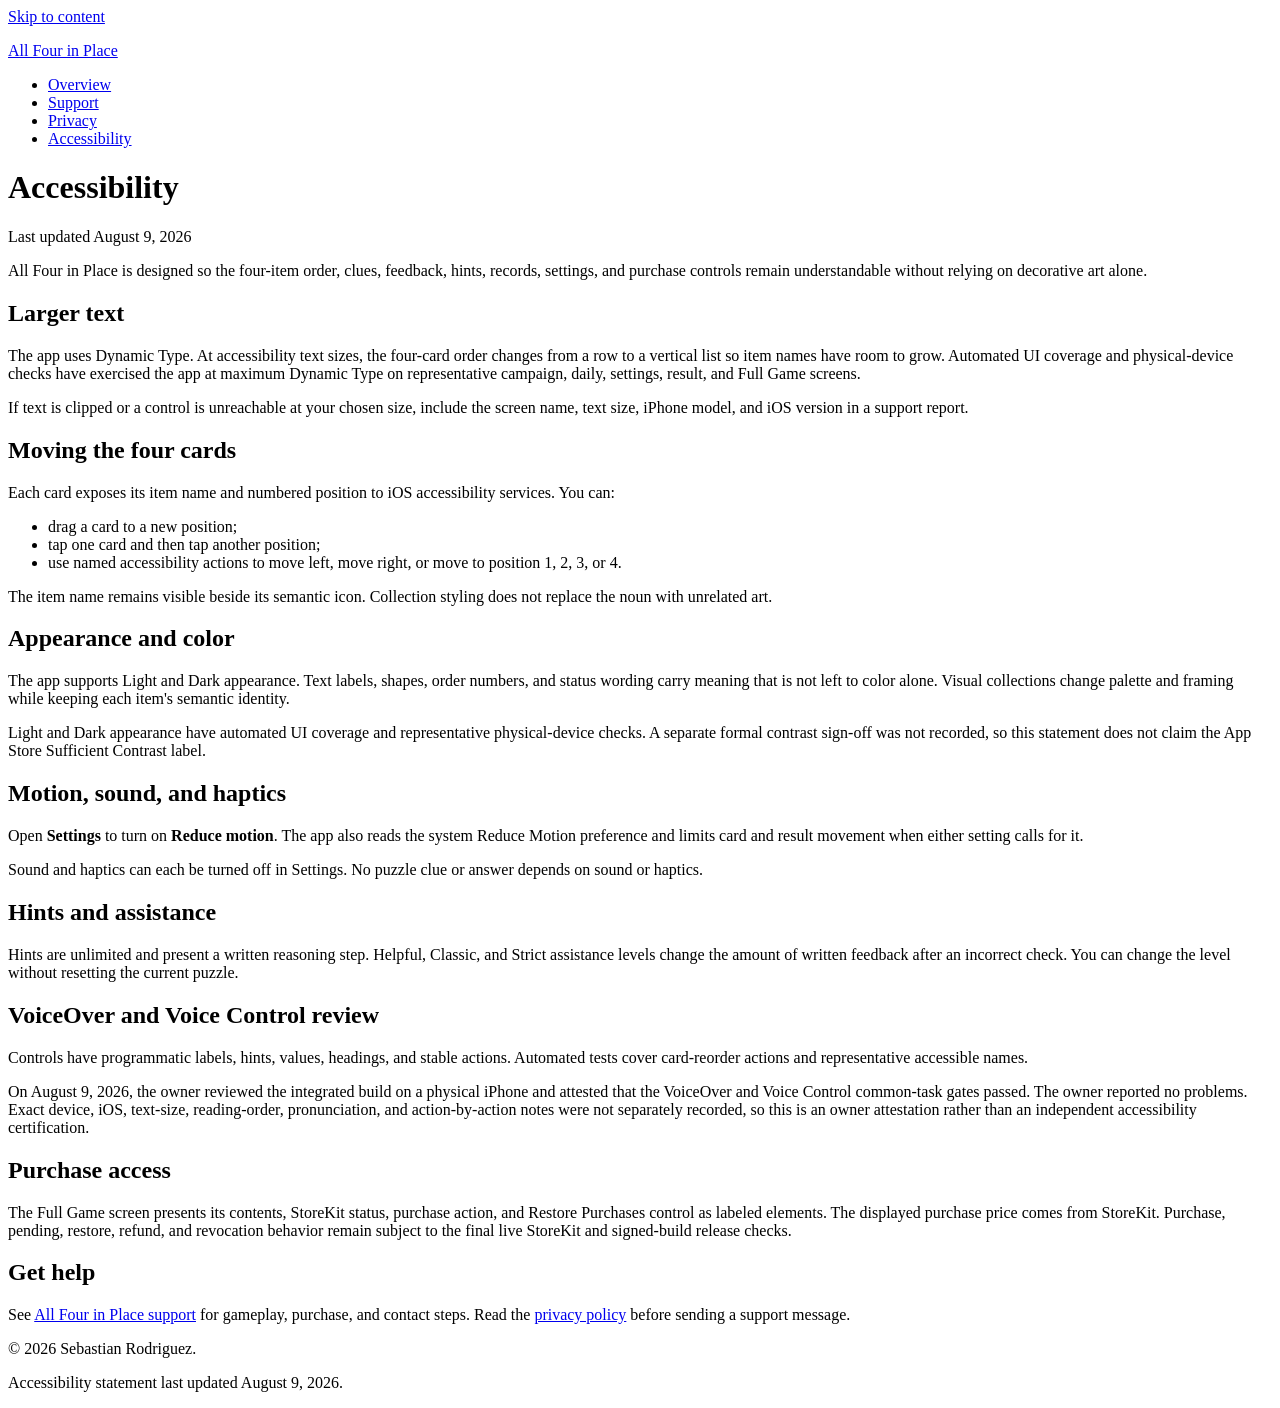
==== apps/all-four-in-place/accessibility/index.html @ f88c4a7a "Build secure app support hub" ====
<!doctype html>
<html lang="en">
<head>
  <meta charset="utf-8">
  <meta name="viewport" content="width=device-width, initial-scale=1">
  <meta name="color-scheme" content="light dark">
  <meta name="description" content="Accessibility features and verified review scope for All Four in Place.">
  <meta name="referrer" content="no-referrer">
  <meta http-equiv="Content-Security-Policy" content="default-src 'none'; style-src 'self'; img-src 'self' data:; font-src 'none'; script-src 'none'; connect-src 'none'; object-src 'none'; frame-src 'none'; media-src 'none'; worker-src 'none'; child-src 'none'; manifest-src 'none'; base-uri 'none'; form-action 'none'; upgrade-insecure-requests">
  <title>Accessibility — All Four in Place</title>
  <link rel="canonical" href="https://sebastianrodriguez-dev.github.io/apps/all-four-in-place/accessibility/">
  <link rel="stylesheet" href="https://sebastianrodriguez-dev.github.io/assets/site.css">
</head>
<body class="all-four">
  <a class="skip-link" href="#main">Skip to content</a>
  <header class="site-header">
    <div class="header-inner">
      <p class="site-name"><a href="https://sebastianrodriguez-dev.github.io/apps/all-four-in-place/">All Four in Place</a></p>
      <nav aria-label="All Four in Place pages">
        <ul>
          <li><a href="https://sebastianrodriguez-dev.github.io/apps/all-four-in-place/">Overview</a></li>
          <li><a href="https://sebastianrodriguez-dev.github.io/apps/all-four-in-place/support/">Support</a></li>
          <li><a href="https://sebastianrodriguez-dev.github.io/apps/all-four-in-place/privacy/">Privacy</a></li>
          <li><a href="https://sebastianrodriguez-dev.github.io/apps/all-four-in-place/accessibility/" aria-current="page">Accessibility</a></li>
        </ul>
      </nav>
    </div>
  </header>

  <main id="main" class="main-inner">
    <h1>Accessibility</h1>
    <p class="meta">Last updated August 9, 2026</p>
    <p class="lede">All Four in Place is designed so the four-item order, clues, feedback, hints, records, settings, and purchase controls remain understandable without relying on decorative art alone.</p>

    <h2>Larger text</h2>
    <p>The app uses Dynamic Type. At accessibility text sizes, the four-card order changes from a row to a vertical list so item names have room to grow. Automated UI coverage and physical-device checks have exercised the app at maximum Dynamic Type on representative campaign, daily, settings, result, and Full Game screens.</p>
    <p>If text is clipped or a control is unreachable at your chosen size, include the screen name, text size, iPhone model, and iOS version in a support report.</p>

    <h2>Moving the four cards</h2>
    <p>Each card exposes its item name and numbered position to iOS accessibility services. You can:</p>
    <ul>
      <li>drag a card to a new position;</li>
      <li>tap one card and then tap another position;</li>
      <li>use named accessibility actions to move left, move right, or move to position 1, 2, 3, or 4.</li>
    </ul>
    <p>The item name remains visible beside its semantic icon. Collection styling does not replace the noun with unrelated art.</p>

    <h2>Appearance and color</h2>
    <p>The app supports Light and Dark appearance. Text labels, shapes, order numbers, and status wording carry meaning that is not left to color alone. Visual collections change palette and framing while keeping each item's semantic identity.</p>
    <p>Light and Dark appearance have automated UI coverage and representative physical-device checks. A separate formal contrast sign-off was not recorded, so this statement does not claim the App Store Sufficient Contrast label.</p>

    <h2>Motion, sound, and haptics</h2>
    <p>Open <strong>Settings</strong> to turn on <strong>Reduce motion</strong>. The app also reads the system Reduce Motion preference and limits card and result movement when either setting calls for it.</p>
    <p>Sound and haptics can each be turned off in Settings. No puzzle clue or answer depends on sound or haptics.</p>

    <h2>Hints and assistance</h2>
    <p>Hints are unlimited and present a written reasoning step. Helpful, Classic, and Strict assistance levels change the amount of written feedback after an incorrect check. You can change the level without resetting the current puzzle.</p>

    <h2>VoiceOver and Voice Control review</h2>
    <p>Controls have programmatic labels, hints, values, headings, and stable actions. Automated tests cover card-reorder actions and representative accessible names.</p>
    <div class="callout">
      <p>On August 9, 2026, the owner reviewed the integrated build on a physical iPhone and attested that the VoiceOver and Voice Control common-task gates passed. The owner reported no problems. Exact device, iOS, text-size, reading-order, pronunciation, and action-by-action notes were not separately recorded, so this is an owner attestation rather than an independent accessibility certification.</p>
    </div>

    <h2>Purchase access</h2>
    <p>The Full Game screen presents its contents, StoreKit status, purchase action, and Restore Purchases control as labeled elements. The displayed purchase price comes from StoreKit. Purchase, pending, restore, refund, and revocation behavior remain subject to the final live StoreKit and signed-build release checks.</p>

    <h2>Get help</h2>
    <p>See <a href="https://sebastianrodriguez-dev.github.io/apps/all-four-in-place/support/">All Four in Place support</a> for gameplay, purchase, and contact steps. Read the <a href="https://sebastianrodriguez-dev.github.io/apps/all-four-in-place/privacy/">privacy policy</a> before sending a support message.</p>
  </main>

  <footer class="site-footer">
    <div class="footer-inner">
      <p>© 2026 Sebastian Rodriguez.</p>
      <p>Accessibility statement last updated August 9, 2026.</p>
    </div>
  </footer>
</body>
</html>
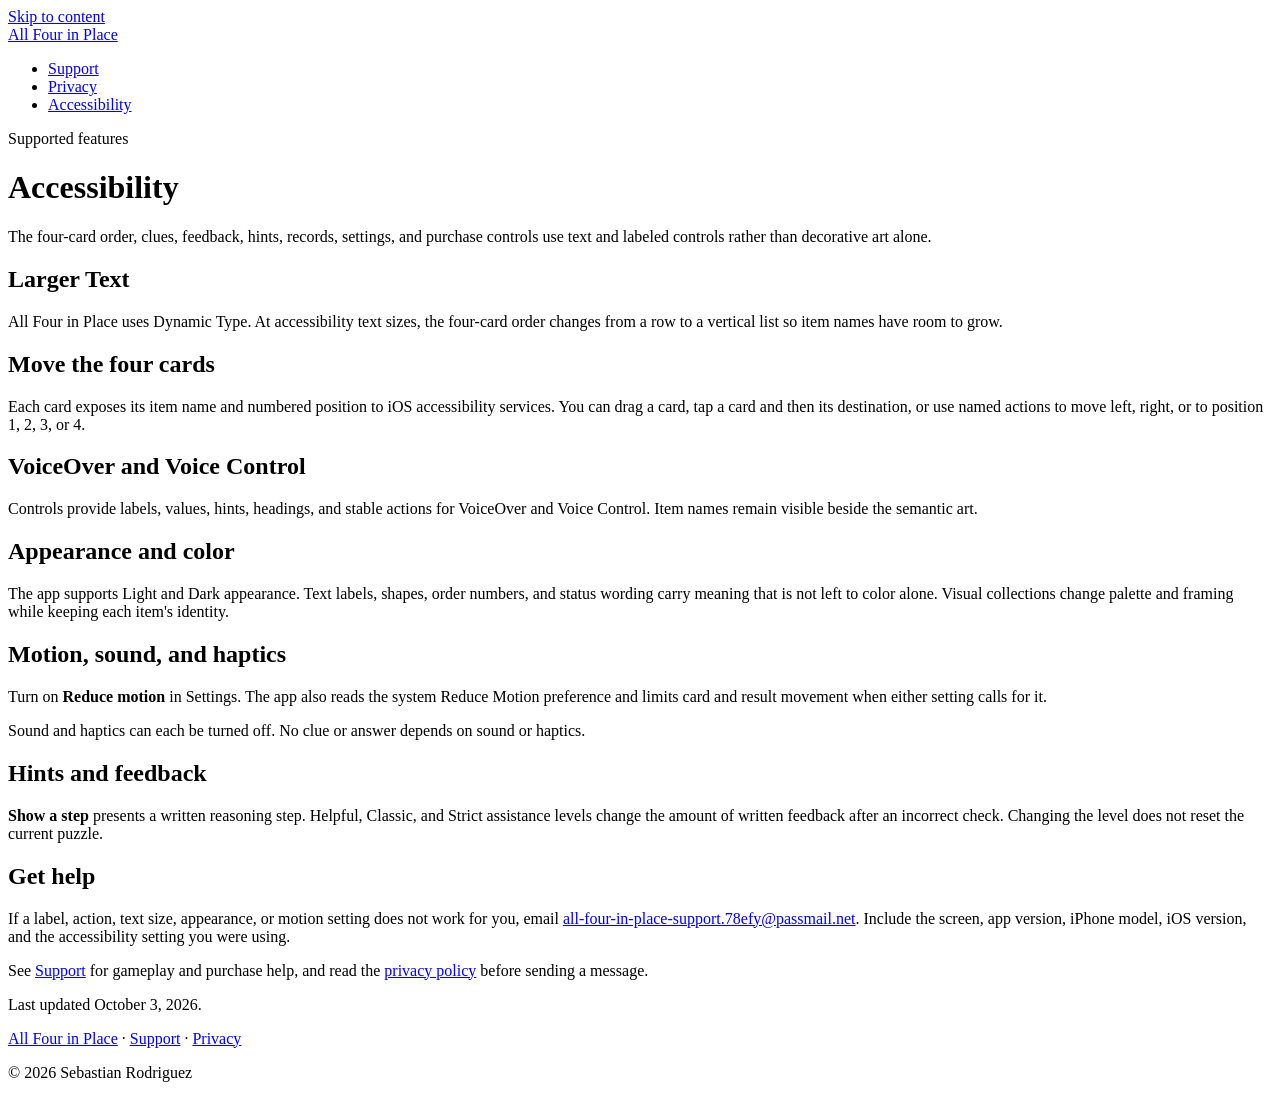
==== commit 4bfd6d43: "Replace All Four in Place public presentation" ====
--- a/apps/all-four-in-place/accessibility/index.html
+++ b/apps/all-four-in-place/accessibility/index.html
@@ -2,23 +2,21 @@
 <html lang="en">
 <head>
   <meta charset="utf-8">
+  <meta name="referrer" content="no-referrer">
   <meta name="viewport" content="width=device-width, initial-scale=1">
-  <meta name="color-scheme" content="light dark">
-  <meta name="description" content="Accessibility features and verified review scope for All Four in Place.">
-  <meta name="referrer" content="no-referrer">
+  <meta name="description" content="Accessibility features and help for All Four in Place.">
   <meta http-equiv="Content-Security-Policy" content="default-src 'none'; style-src 'self'; img-src 'self' data:; font-src 'none'; script-src 'none'; connect-src 'none'; object-src 'none'; frame-src 'none'; media-src 'none'; worker-src 'none'; child-src 'none'; manifest-src 'none'; base-uri 'none'; form-action 'none'; upgrade-insecure-requests">
+  <link rel="canonical" href="https://sebastianrodriguez-dev.github.io/apps/all-four-in-place/accessibility/">
+  <link rel="stylesheet" href="https://sebastianrodriguez-dev.github.io/apps/all-four-in-place/assets/site.css">
   <title>Accessibility — All Four in Place</title>
-  <link rel="canonical" href="https://sebastianrodriguez-dev.github.io/apps/all-four-in-place/accessibility/">
-  <link rel="stylesheet" href="https://sebastianrodriguez-dev.github.io/assets/site.css">
 </head>
-<body class="all-four">
+<body>
   <a class="skip-link" href="#main">Skip to content</a>
   <header class="site-header">
     <div class="header-inner">
-      <p class="site-name"><a href="https://sebastianrodriguez-dev.github.io/apps/all-four-in-place/">All Four in Place</a></p>
-      <nav aria-label="All Four in Place pages">
+      <a class="brand" href="https://sebastianrodriguez-dev.github.io/apps/all-four-in-place/">All Four in Place</a>
+      <nav aria-label="All Four in Place">
         <ul>
-          <li><a href="https://sebastianrodriguez-dev.github.io/apps/all-four-in-place/">Overview</a></li>
           <li><a href="https://sebastianrodriguez-dev.github.io/apps/all-four-in-place/support/">Support</a></li>
           <li><a href="https://sebastianrodriguez-dev.github.io/apps/all-four-in-place/privacy/">Privacy</a></li>
           <li><a href="https://sebastianrodriguez-dev.github.io/apps/all-four-in-place/accessibility/" aria-current="page">Accessibility</a></li>
@@ -26,53 +24,40 @@
       </nav>
     </div>
   </header>
+  <main id="main">
+    <p class="eyebrow">Supported features</p>
+    <h1>Accessibility</h1>
+    <p class="lede">The four-card order, clues, feedback, hints, records, settings, and purchase controls use text and labeled controls rather than decorative art alone.</p>
 
-  <main id="main" class="main-inner">
-    <h1>Accessibility</h1>
-    <p class="meta">Last updated August 9, 2026</p>
-    <p class="lede">All Four in Place is designed so the four-item order, clues, feedback, hints, records, settings, and purchase controls remain understandable without relying on decorative art alone.</p>
+    <h2>Larger Text</h2>
+    <p>All Four in Place uses Dynamic Type. At accessibility text sizes, the four-card order changes from a row to a vertical list so item names have room to grow.</p>
 
-    <h2>Larger text</h2>
-    <p>The app uses Dynamic Type. At accessibility text sizes, the four-card order changes from a row to a vertical list so item names have room to grow. Automated UI coverage and physical-device checks have exercised the app at maximum Dynamic Type on representative campaign, daily, settings, result, and Full Game screens.</p>
-    <p>If text is clipped or a control is unreachable at your chosen size, include the screen name, text size, iPhone model, and iOS version in a support report.</p>
+    <h2>Move the four cards</h2>
+    <p>Each card exposes its item name and numbered position to iOS accessibility services. You can drag a card, tap a card and then its destination, or use named actions to move left, right, or to position 1, 2, 3, or 4.</p>
 
-    <h2>Moving the four cards</h2>
-    <p>Each card exposes its item name and numbered position to iOS accessibility services. You can:</p>
-    <ul>
-      <li>drag a card to a new position;</li>
-      <li>tap one card and then tap another position;</li>
-      <li>use named accessibility actions to move left, move right, or move to position 1, 2, 3, or 4.</li>
-    </ul>
-    <p>The item name remains visible beside its semantic icon. Collection styling does not replace the noun with unrelated art.</p>
+    <h2>VoiceOver and Voice Control</h2>
+    <p>Controls provide labels, values, hints, headings, and stable actions for VoiceOver and Voice Control. Item names remain visible beside the semantic art.</p>
 
     <h2>Appearance and color</h2>
-    <p>The app supports Light and Dark appearance. Text labels, shapes, order numbers, and status wording carry meaning that is not left to color alone. Visual collections change palette and framing while keeping each item's semantic identity.</p>
-    <p>Light and Dark appearance have automated UI coverage and representative physical-device checks. A separate formal contrast sign-off was not recorded, so this statement does not claim the App Store Sufficient Contrast label.</p>
+    <p>The app supports Light and Dark appearance. Text labels, shapes, order numbers, and status wording carry meaning that is not left to color alone. Visual collections change palette and framing while keeping each item's identity.</p>
 
     <h2>Motion, sound, and haptics</h2>
-    <p>Open <strong>Settings</strong> to turn on <strong>Reduce motion</strong>. The app also reads the system Reduce Motion preference and limits card and result movement when either setting calls for it.</p>
-    <p>Sound and haptics can each be turned off in Settings. No puzzle clue or answer depends on sound or haptics.</p>
+    <p>Turn on <strong>Reduce motion</strong> in Settings. The app also reads the system Reduce Motion preference and limits card and result movement when either setting calls for it.</p>
+    <p>Sound and haptics can each be turned off. No clue or answer depends on sound or haptics.</p>
 
-    <h2>Hints and assistance</h2>
-    <p>Hints are unlimited and present a written reasoning step. Helpful, Classic, and Strict assistance levels change the amount of written feedback after an incorrect check. You can change the level without resetting the current puzzle.</p>
-
-    <h2>VoiceOver and Voice Control review</h2>
-    <p>Controls have programmatic labels, hints, values, headings, and stable actions. Automated tests cover card-reorder actions and representative accessible names.</p>
-    <div class="callout">
-      <p>On August 9, 2026, the owner reviewed the integrated build on a physical iPhone and attested that the VoiceOver and Voice Control common-task gates passed. The owner reported no problems. Exact device, iOS, text-size, reading-order, pronunciation, and action-by-action notes were not separately recorded, so this is an owner attestation rather than an independent accessibility certification.</p>
-    </div>
-
-    <h2>Purchase access</h2>
-    <p>The Full Game screen presents its contents, StoreKit status, purchase action, and Restore Purchases control as labeled elements. The displayed purchase price comes from StoreKit. Purchase, pending, restore, refund, and revocation behavior remain subject to the final live StoreKit and signed-build release checks.</p>
+    <h2>Hints and feedback</h2>
+    <p><strong>Show a step</strong> presents a written reasoning step. Helpful, Classic, and Strict assistance levels change the amount of written feedback after an incorrect check. Changing the level does not reset the current puzzle.</p>
 
     <h2>Get help</h2>
-    <p>See <a href="https://sebastianrodriguez-dev.github.io/apps/all-four-in-place/support/">All Four in Place support</a> for gameplay, purchase, and contact steps. Read the <a href="https://sebastianrodriguez-dev.github.io/apps/all-four-in-place/privacy/">privacy policy</a> before sending a support message.</p>
+    <p>If a label, action, text size, appearance, or motion setting does not work for you, email <a href="mailto:all-four-in-place-support.78efy@passmail.net">all-four-in-place-support.78efy@passmail.net</a>. Include the screen, app version, iPhone model, iOS version, and the accessibility setting you were using.</p>
+    <p>See <a href="https://sebastianrodriguez-dev.github.io/apps/all-four-in-place/support/">Support</a> for gameplay and purchase help, and read the <a href="https://sebastianrodriguez-dev.github.io/apps/all-four-in-place/privacy/">privacy policy</a> before sending a message.</p>
+
+    <p class="meta">Last updated October 3, 2026.</p>
   </main>
-
   <footer class="site-footer">
     <div class="footer-inner">
-      <p>© 2026 Sebastian Rodriguez.</p>
-      <p>Accessibility statement last updated August 9, 2026.</p>
+      <p><a href="https://sebastianrodriguez-dev.github.io/apps/all-four-in-place/">All Four in Place</a> · <a href="https://sebastianrodriguez-dev.github.io/apps/all-four-in-place/support/">Support</a> · <a href="https://sebastianrodriguez-dev.github.io/apps/all-four-in-place/privacy/">Privacy</a></p>
+      <p>© 2026 Sebastian Rodriguez</p>
     </div>
   </footer>
 </body>
